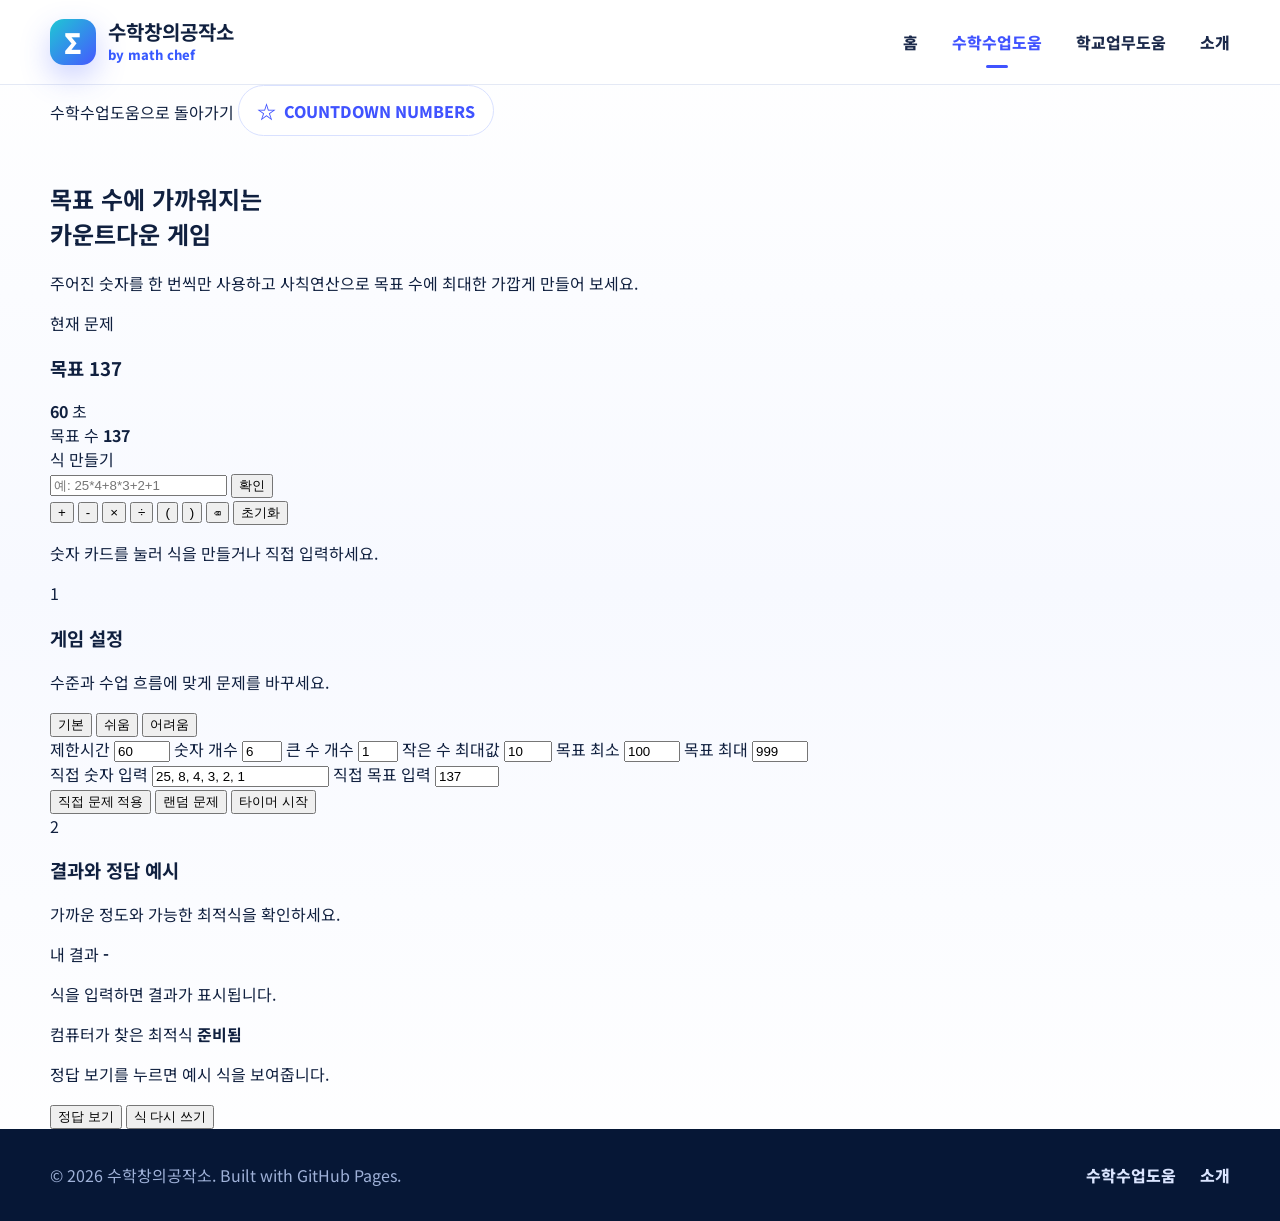
==== tools/countdown-game.html @ 6f167d00 "Add countdown numbers game page" ====
<!DOCTYPE html>
<html lang="ko">
<head>
  <meta charset="UTF-8" />
  <meta name="viewport" content="width=device-width, initial-scale=1.0" />
  <title>카운트다운 게임 | 수학창의공작소</title>
  <meta name="description" content="주어진 숫자와 사칙연산으로 목표 수에 최대한 가깝게 만드는 카운트다운 수학 게임" />
  <link rel="preconnect" href="https://fonts.googleapis.com">
  <link rel="preconnect" href="https://fonts.gstatic.com" crossorigin>
  <link href="https://fonts.googleapis.com/css2?family=Noto+Sans+KR:wght@400;500;700;800;900&display=swap" rel="stylesheet">
  <link rel="stylesheet" href="../style.css" />
  <link rel="stylesheet" href="countdown-game.css" />
</head>
<body class="countdown-page">
  <header class="site-header">
    <div class="container header-inner">
      <a class="brand" href="../index.html" aria-label="수학창의공작소 홈">
        <span class="brand-mark">Σ</span>
        <span class="brand-text">
          <strong>수학창의공작소</strong>
          <em>by math chef</em>
        </span>
      </a>
      <nav class="nav" aria-label="주요 메뉴">
        <a href="../index.html#home">홈</a>
        <a href="../index.html#math-tools" class="active">수학수업도움</a>
        <a href="../index.html#school-tools">학교업무도움</a>
        <a href="../index.html#about">소개</a>
      </nav>
    </div>
  </header>

  <main class="countdown-main">
    <section class="countdown-hero container">
      <a class="back-link" href="../index.html#math-tools">수학수업도움으로 돌아가기</a>
      <p class="eyebrow">COUNTDOWN NUMBERS</p>
      <h2>목표 수에 가까워지는<br><span>카운트다운 게임</span></h2>
      <p class="countdown-intro">주어진 숫자를 한 번씩만 사용하고 사칙연산으로 목표 수에 최대한 가깝게 만들어 보세요.</p>
    </section>

    <section class="countdown-app container" aria-label="카운트다운 게임 영역">
      <section class="game-panel">
        <div class="game-topline">
          <div>
            <span class="game-kicker">현재 문제</span>
            <h3>목표 <span id="targetText">137</span></h3>
          </div>
          <div class="timer-box" id="timerBox">
            <strong id="timeLeft">60</strong>
            <span>초</span>
          </div>
        </div>

        <div class="target-board">
          <span>목표 수</span>
          <strong id="targetBoard">137</strong>
        </div>

        <div class="number-row" id="numberRow" aria-label="사용 가능한 숫자"></div>

        <div class="expression-box">
          <label for="expressionInput">식 만들기</label>
          <div class="expression-row">
            <input id="expressionInput" type="text" inputmode="text" autocomplete="off" placeholder="예: 25*4+8*3+2+1" />
            <button class="action-btn" id="checkBtn" type="button">확인</button>
          </div>
          <div class="operator-pad" aria-label="연산 입력 버튼">
            <button type="button" data-token="+">+</button>
            <button type="button" data-token="-">-</button>
            <button type="button" data-token="*">×</button>
            <button type="button" data-token="/">÷</button>
            <button type="button" data-token="(">(</button>
            <button type="button" data-token=")">)</button>
            <button type="button" id="backspaceBtn">⌫</button>
            <button type="button" id="clearBtn">초기화</button>
          </div>
          <p class="message" id="message">숫자 카드를 눌러 식을 만들거나 직접 입력하세요.</p>
        </div>
      </section>

      <aside class="control-panel">
        <div class="panel-title-row">
          <span class="step-badge">1</span>
          <div>
            <h3>게임 설정</h3>
            <p>수준과 수업 흐름에 맞게 문제를 바꾸세요.</p>
          </div>
        </div>

        <div class="preset-row" role="group" aria-label="빠른 설정">
          <button class="preset-btn active" type="button" data-preset="classic">기본</button>
          <button class="preset-btn" type="button" data-preset="easy">쉬움</button>
          <button class="preset-btn" type="button" data-preset="hard">어려움</button>
        </div>

        <div class="settings-grid">
          <label>제한시간
            <input id="timeInput" type="number" min="10" max="300" step="5" value="60" />
          </label>
          <label>숫자 개수
            <input id="countInput" type="number" min="4" max="7" value="6" />
          </label>
          <label>큰 수 개수
            <input id="largeCountInput" type="number" min="0" max="4" value="1" />
          </label>
          <label>작은 수 최대값
            <input id="smallMaxInput" type="number" min="5" max="20" value="10" />
          </label>
          <label>목표 최소
            <input id="targetMinInput" type="number" min="10" max="999" value="100" />
          </label>
          <label>목표 최대
            <input id="targetMaxInput" type="number" min="10" max="999" value="999" />
          </label>
        </div>

        <label class="wide-label">직접 숫자 입력
          <input id="customNumbersInput" type="text" value="25, 8, 4, 3, 2, 1" placeholder="예: 25, 8, 4, 3, 2, 1" />
        </label>
        <label class="wide-label">직접 목표 입력
          <input id="customTargetInput" type="number" min="1" max="9999" value="137" />
        </label>

        <div class="button-stack">
          <button class="action-btn" id="applyCustomBtn" type="button">직접 문제 적용</button>
          <button class="action-btn secondary" id="randomGameBtn" type="button">랜덤 문제</button>
          <button class="action-btn secondary" id="startBtn" type="button">타이머 시작</button>
        </div>
      </aside>

      <section class="result-panel">
        <div class="panel-title-row compact">
          <span class="step-badge">2</span>
          <div>
            <h3>결과와 정답 예시</h3>
            <p>가까운 정도와 가능한 최적식을 확인하세요.</p>
          </div>
        </div>
        <div class="result-grid">
          <div class="result-card">
            <span>내 결과</span>
            <strong id="myResult">-</strong>
            <p id="myDiff">식을 입력하면 결과가 표시됩니다.</p>
          </div>
          <div class="result-card solution-card">
            <span>컴퓨터가 찾은 최적식</span>
            <strong id="bestResult">준비됨</strong>
            <p id="bestExpression">정답 보기를 누르면 예시 식을 보여줍니다.</p>
          </div>
        </div>
        <div class="button-stack result-actions">
          <button class="action-btn" id="solveBtn" type="button">정답 보기</button>
          <button class="action-btn secondary" id="resetExpressionBtn" type="button">식 다시 쓰기</button>
        </div>
      </section>
    </section>
  </main>

  <footer class="footer">
    <div class="container footer-inner compact-footer">
      <p>© 2026 수학창의공작소. Built with GitHub Pages.</p>
      <div class="footer-links">
        <a href="../index.html#math-tools">수학수업도움</a>
        <a href="../index.html#about">소개</a>
      </div>
    </div>
  </footer>

  <script src="countdown-game.js"></script>
</body>
</html>
---- style.css ----
:root{
  --navy:#071a44;
  --deep:#0b1f4d;
  --blue:#4658ff;
  --purple:#7c3aed;
  --teal:#00b8a9;
  --green:#11a37f;
  --orange:#ff7a3d;
  --pink:#ff5c8a;
  --ink:#10203f;
  --muted:#66728a;
  --line:#e4e9f5;
  --soft:#f6f8ff;
  --white:#fff;
  --shadow:0 20px 60px rgba(11,31,77,.12);
}
*{box-sizing:border-box}
html{scroll-behavior:smooth}
body{margin:0;font-family:'Noto Sans KR',system-ui,-apple-system,BlinkMacSystemFont,sans-serif;color:var(--ink);background:linear-gradient(180deg,#fff 0,#f7f9ff 48%,#fff 100%);word-break:keep-all}
a{color:inherit;text-decoration:none}
.container{width:min(1180px,calc(100% - 48px));margin:0 auto}
.site-header{position:sticky;top:0;z-index:20;background:rgba(255,255,255,.88);backdrop-filter:blur(14px);border-bottom:1px solid var(--line)}
.header-inner{height:84px;display:flex;align-items:center;justify-content:space-between;gap:30px}
.brand{display:flex;align-items:center;gap:12px;font-weight:900}.brand-mark{width:46px;height:46px;display:grid;place-items:center;border-radius:14px;background:linear-gradient(135deg,#1fc7d4,#4658ff);color:#fff;font-size:28px;box-shadow:0 12px 30px rgba(70,88,255,.28)}
.brand-text{display:flex;flex-direction:column;line-height:1.1}.brand-text strong{font-size:20px}.brand-text em{font-style:normal;font-size:13px;color:#3759ff;font-weight:800;margin-top:5px}
.nav{display:flex;align-items:center;gap:34px;font-weight:800;color:#1c2a4b}.nav a{position:relative;padding:30px 0}.nav a.active,.nav a:hover{color:#4053ff}.nav a.active:after,.nav a:hover:after{content:"";position:absolute;left:50%;bottom:16px;width:22px;height:3px;border-radius:9px;background:#4053ff;transform:translateX(-50%)}
.hero{position:relative;overflow:hidden;background:radial-gradient(circle at 92% 0%,rgba(124,58,237,.13),transparent 28%),radial-gradient(circle at 0% 75%,rgba(0,184,169,.11),transparent 26%),linear-gradient(180deg,#fbfcff 0,#fff 100%)}
.hero:before{content:"";position:absolute;inset:0;background-image:linear-gradient(rgba(70,88,255,.055) 1px,transparent 1px),linear-gradient(90deg,rgba(70,88,255,.055) 1px,transparent 1px);background-size:34px 34px;mask-image:linear-gradient(180deg,#000 0,transparent 85%)}
.hero-grid{position:relative;display:grid;grid-template-columns:1.02fr .98fr;align-items:center;min-height:650px;gap:60px;padding:80px 0 60px}.eyebrow{display:inline-flex;align-items:center;gap:8px;margin:0 0 25px;padding:11px 18px;border:1px solid #d9e1ff;border-radius:999px;background:#fff;color:#4053ff;font-weight:800}.eyebrow:before{content:"☆";font-size:19px}.hero h1{margin:0;font-size:68px;line-height:1.12;letter-spacing:-.06em;color:#071a44;font-weight:900}.hero h1 span{display:inline-block;margin-top:8px;background:linear-gradient(90deg,#4658ff,#7c3aed,#00a894);-webkit-background-clip:text;background-clip:text;color:transparent}.hero-desc{max-width:560px;margin:28px 0 22px;color:#42506c;font-size:20px;line-height:1.8;font-weight:600}.hero-badges{display:flex;flex-wrap:wrap;gap:12px;margin-bottom:30px}.hero-badges span{padding:13px 18px;border-radius:16px;background:#fff;border:1px solid #e5eaf6;box-shadow:0 8px 25px rgba(16,32,63,.06);font-weight:800;color:#263858}.hero-actions{display:flex;gap:14px;flex-wrap:wrap}.btn{display:inline-flex;align-items:center;justify-content:center;gap:8px;min-height:58px;padding:0 26px;border-radius:18px;font-weight:900;border:1px solid var(--line);transition:.2s}.btn.primary{background:linear-gradient(135deg,#071a44,#4658ff);color:#fff;box-shadow:0 18px 35px rgba(70,88,255,.24)}.btn.ghost{background:#fff;color:#17243f}.btn:hover{transform:translateY(-2px)}
.hero-visual{position:relative;height:440px}.board-card{position:absolute;right:0;top:38px;width:min(520px,100%);height:360px;border-radius:34px;background:#fff;border:10px solid #e7ebf4;box-shadow:var(--shadow);overflow:hidden;padding:46px 48px}.board-top{position:absolute;left:26px;top:22px;width:12px;height:12px;border-radius:50%;background:#ff7461;box-shadow:22px 0 #ffd166,44px 0 #06d6a0}.formula{font-size:30px;font-weight:900;color:#071a44;margin-bottom:2px}.axis{stroke:#0b1f4d;stroke-width:3;stroke-linecap:round}.curve{fill:none;stroke:url(#curveGrad);stroke-width:8;stroke-linecap:round}.shade{fill:rgba(124,58,237,.12);stroke:#7c3aed;stroke-width:3;stroke-dasharray:7 5}.point{fill:#4658ff}.doodle{position:absolute;z-index:2;font-weight:900}.star{left:4%;top:24%;font-size:35px;color:#ffb703;transform:rotate(-20deg)}.pi{right:4%;top:6%;font-size:46px;color:#4658ff}.emc{left:42%;top:2%;border:4px solid #00a650;border-radius:50%;padding:9px 18px;color:#00a650;font-size:25px;transform:rotate(-8deg);background:#f3fff8}
.finder{padding:60px 0 22px;text-align:center}.mini-title{margin:0 0 10px;color:#4658ff;font-weight:900}.finder h2{margin:0;font-size:42px;letter-spacing:-.04em;color:#071a44}.tool-sections{padding:24px 0 70px}.two-columns{display:grid;grid-template-columns:1fr 1fr;gap:28px}.tool-panel{border:1px solid var(--line);border-radius:28px;padding:30px;background:rgba(255,255,255,.86);box-shadow:var(--shadow);position:relative;overflow:hidden}.tool-panel:before{content:"";position:absolute;inset:0;z-index:-1}.tool-panel.math:before{background:linear-gradient(135deg,rgba(124,58,237,.12),rgba(70,88,255,.05))}.tool-panel.school:before{background:linear-gradient(135deg,rgba(0,184,169,.12),rgba(17,163,127,.05))}.panel-head{display:flex;gap:18px;align-items:center;margin-bottom:26px}.panel-icon{width:78px;height:78px;border-radius:28px;display:grid;place-items:center;font-size:38px;color:#fff}.math .panel-icon{background:linear-gradient(135deg,#7c3aed,#4658ff)}.school .panel-icon{background:linear-gradient(135deg,#00b8a9,#11a37f)}.panel-head h2{margin:0 0 7px;font-size:35px;letter-spacing:-.04em;color:#071a44}.panel-head p{margin:0;color:#536078;font-weight:700;line-height:1.6}.tool-list{display:grid;grid-template-columns:1fr 1fr;gap:14px}.tool-item{min-height:155px;background:#fff;border:1px solid #e4e9f5;border-radius:22px;padding:20px;display:flex;flex-direction:column;gap:12px;box-shadow:0 10px 30px rgba(16,32,63,.06);transition:.2s}.tool-item:hover{transform:translateY(-3px);box-shadow:0 18px 36px rgba(16,32,63,.12)}.tool-item.disabled{cursor:not-allowed;opacity:.76}.item-icon{width:48px;height:48px;border-radius:16px;background:#f2f4ff;display:grid;place-items:center;font-size:26px}.school .item-icon{background:#ecfbf7}.tool-item strong{display:block;font-size:18px;color:#071a44;margin-bottom:6px}.tool-item small{display:block;font-size:14px;line-height:1.6;color:#657088;font-weight:700}.tool-item b{align-self:flex-start;margin-top:auto;font-size:13px;color:#7c3aed}.tool-item b.new{padding:4px 9px;border-radius:999px;background:#e7fff8;color:#009b7d}.quote{padding:30px 0 80px}.quote-card{min-height:185px;border-radius:28px;background:linear-gradient(135deg,#071a44,#0c2b69);color:#fff;display:grid;grid-template-columns:220px 1fr;align-items:center;gap:20px;padding:38px 54px;box-shadow:0 20px 55px rgba(7,26,68,.2)}.quote-illust{font-size:64px}.quote p{font-size:28px;line-height:1.55;margin:0 0 10px;font-weight:800}.quote span{color:#cbd7ff;font-size:18px;font-weight:700}.footer{background:#061736;color:#dbe5ff;padding:34px 0}.footer-inner{display:flex;align-items:center;justify-content:space-between;gap:24px}.footer .brand-mark{width:42px;height:42px;font-size:24px}.footer .brand-text strong{font-size:18px}.footer p{margin:0;color:#9fb1d8}.footer-links{display:flex;gap:24px;font-weight:800}.footer-links a:hover{color:#fff}
@media (max-width:980px){.nav{display:none}.hero-grid{grid-template-columns:1fr;min-height:auto;padding:54px 0}.hero h1{font-size:52px}.hero-visual{height:350px}.board-card{left:0;right:auto}.two-columns{grid-template-columns:1fr}.tool-list{grid-template-columns:1fr 1fr}.quote-card{grid-template-columns:1fr;text-align:center}}
@media (max-width:620px){.container{width:min(100% - 28px,1180px)}.header-inner{height:72px}.brand-text strong{font-size:17px}.hero h1{font-size:42px}.hero-desc{font-size:17px}.hero-badges span{font-size:14px}.board-card{height:295px;padding:42px 24px;border-width:8px}.formula{font-size:22px}.finder h2{font-size:32px}.panel-head{align-items:flex-start}.panel-head h2{font-size:29px}.tool-list{grid-template-columns:1fr}.quote-card{padding:32px 20px}.quote p{font-size:22px}.footer-inner{flex-direction:column;text-align:center}.footer-links{flex-wrap:wrap;justify-content:center}}
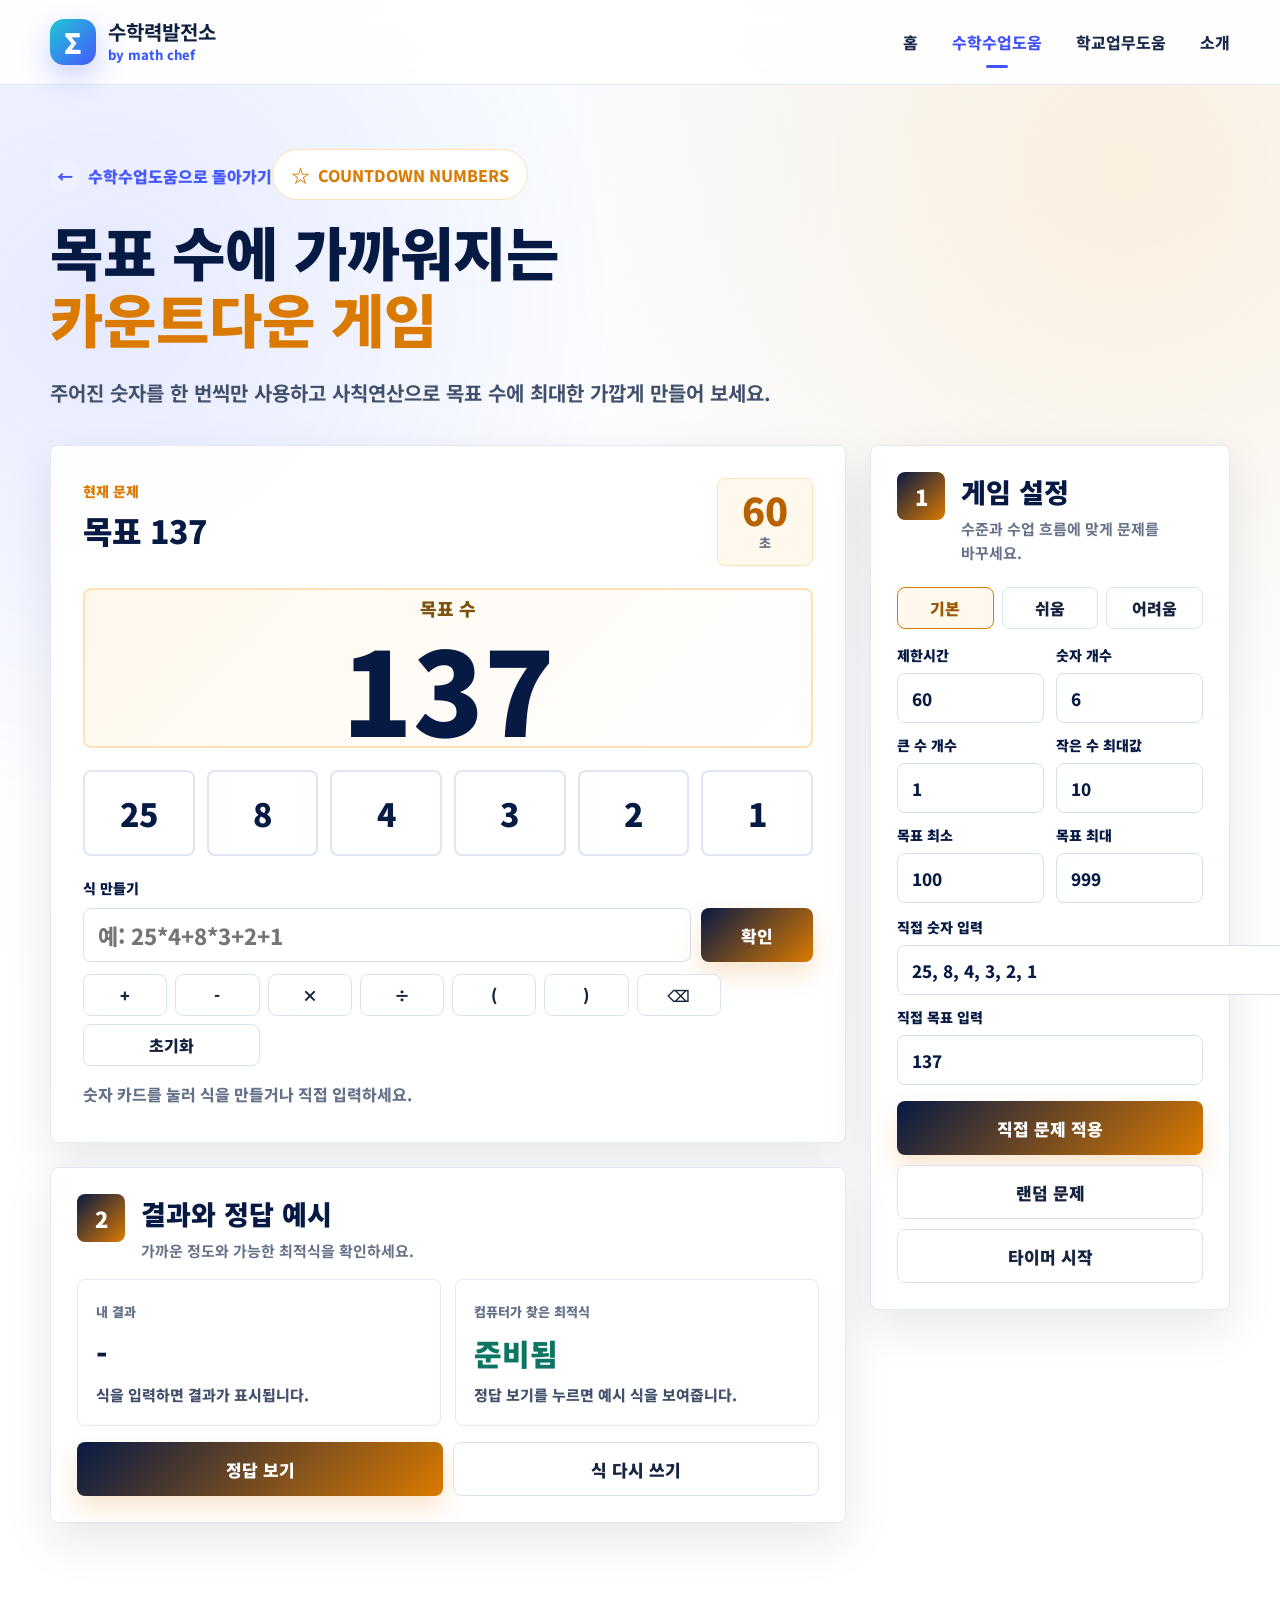
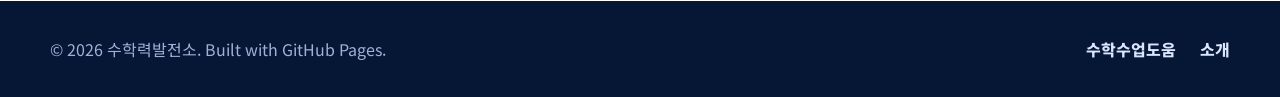
==== commit 07fb7e16: "Rename site brand on countdown game" ====
--- a/tools/countdown-game.html
+++ b/tools/countdown-game.html
@@ -3,7 +3,7 @@
 <head>
   <meta charset="UTF-8" />
   <meta name="viewport" content="width=device-width, initial-scale=1.0" />
-  <title>카운트다운 게임 | 수학창의공작소</title>
+  <title>카운트다운 게임 | 수학력발전소</title>
   <meta name="description" content="주어진 숫자와 사칙연산으로 목표 수에 최대한 가깝게 만드는 카운트다운 수학 게임" />
   <link rel="preconnect" href="https://fonts.googleapis.com">
   <link rel="preconnect" href="https://fonts.gstatic.com" crossorigin>
@@ -12,160 +12,18 @@
   <link rel="stylesheet" href="countdown-game.css" />
 </head>
 <body class="countdown-page">
-  <header class="site-header">
-    <div class="container header-inner">
-      <a class="brand" href="../index.html" aria-label="수학창의공작소 홈">
-        <span class="brand-mark">Σ</span>
-        <span class="brand-text">
-          <strong>수학창의공작소</strong>
-          <em>by math chef</em>
-        </span>
-      </a>
-      <nav class="nav" aria-label="주요 메뉴">
-        <a href="../index.html#home">홈</a>
-        <a href="../index.html#math-tools" class="active">수학수업도움</a>
-        <a href="../index.html#school-tools">학교업무도움</a>
-        <a href="../index.html#about">소개</a>
-      </nav>
-    </div>
-  </header>
+  <header class="site-header"><div class="container header-inner"><a class="brand" href="../index.html" aria-label="수학력발전소 홈"><span class="brand-mark">Σ</span><span class="brand-text"><strong>수학력발전소</strong><em>by math chef</em></span></a><nav class="nav" aria-label="주요 메뉴"><a href="../index.html#home">홈</a><a href="../index.html#math-tools" class="active">수학수업도움</a><a href="../index.html#school-tools">학교업무도움</a><a href="../index.html#about">소개</a></nav></div></header>
 
   <main class="countdown-main">
-    <section class="countdown-hero container">
-      <a class="back-link" href="../index.html#math-tools">수학수업도움으로 돌아가기</a>
-      <p class="eyebrow">COUNTDOWN NUMBERS</p>
-      <h2>목표 수에 가까워지는<br><span>카운트다운 게임</span></h2>
-      <p class="countdown-intro">주어진 숫자를 한 번씩만 사용하고 사칙연산으로 목표 수에 최대한 가깝게 만들어 보세요.</p>
-    </section>
-
+    <section class="countdown-hero container"><a class="back-link" href="../index.html#math-tools">수학수업도움으로 돌아가기</a><p class="eyebrow">COUNTDOWN NUMBERS</p><h2>목표 수에 가까워지는<br><span>카운트다운 게임</span></h2><p class="countdown-intro">주어진 숫자를 한 번씩만 사용하고 사칙연산으로 목표 수에 최대한 가깝게 만들어 보세요.</p></section>
     <section class="countdown-app container" aria-label="카운트다운 게임 영역">
-      <section class="game-panel">
-        <div class="game-topline">
-          <div>
-            <span class="game-kicker">현재 문제</span>
-            <h3>목표 <span id="targetText">137</span></h3>
-          </div>
-          <div class="timer-box" id="timerBox">
-            <strong id="timeLeft">60</strong>
-            <span>초</span>
-          </div>
-        </div>
-
-        <div class="target-board">
-          <span>목표 수</span>
-          <strong id="targetBoard">137</strong>
-        </div>
-
-        <div class="number-row" id="numberRow" aria-label="사용 가능한 숫자"></div>
-
-        <div class="expression-box">
-          <label for="expressionInput">식 만들기</label>
-          <div class="expression-row">
-            <input id="expressionInput" type="text" inputmode="text" autocomplete="off" placeholder="예: 25*4+8*3+2+1" />
-            <button class="action-btn" id="checkBtn" type="button">확인</button>
-          </div>
-          <div class="operator-pad" aria-label="연산 입력 버튼">
-            <button type="button" data-token="+">+</button>
-            <button type="button" data-token="-">-</button>
-            <button type="button" data-token="*">×</button>
-            <button type="button" data-token="/">÷</button>
-            <button type="button" data-token="(">(</button>
-            <button type="button" data-token=")">)</button>
-            <button type="button" id="backspaceBtn">⌫</button>
-            <button type="button" id="clearBtn">초기화</button>
-          </div>
-          <p class="message" id="message">숫자 카드를 눌러 식을 만들거나 직접 입력하세요.</p>
-        </div>
-      </section>
-
-      <aside class="control-panel">
-        <div class="panel-title-row">
-          <span class="step-badge">1</span>
-          <div>
-            <h3>게임 설정</h3>
-            <p>수준과 수업 흐름에 맞게 문제를 바꾸세요.</p>
-          </div>
-        </div>
-
-        <div class="preset-row" role="group" aria-label="빠른 설정">
-          <button class="preset-btn active" type="button" data-preset="classic">기본</button>
-          <button class="preset-btn" type="button" data-preset="easy">쉬움</button>
-          <button class="preset-btn" type="button" data-preset="hard">어려움</button>
-        </div>
-
-        <div class="settings-grid">
-          <label>제한시간
-            <input id="timeInput" type="number" min="10" max="300" step="5" value="60" />
-          </label>
-          <label>숫자 개수
-            <input id="countInput" type="number" min="4" max="7" value="6" />
-          </label>
-          <label>큰 수 개수
-            <input id="largeCountInput" type="number" min="0" max="4" value="1" />
-          </label>
-          <label>작은 수 최대값
-            <input id="smallMaxInput" type="number" min="5" max="20" value="10" />
-          </label>
-          <label>목표 최소
-            <input id="targetMinInput" type="number" min="10" max="999" value="100" />
-          </label>
-          <label>목표 최대
-            <input id="targetMaxInput" type="number" min="10" max="999" value="999" />
-          </label>
-        </div>
-
-        <label class="wide-label">직접 숫자 입력
-          <input id="customNumbersInput" type="text" value="25, 8, 4, 3, 2, 1" placeholder="예: 25, 8, 4, 3, 2, 1" />
-        </label>
-        <label class="wide-label">직접 목표 입력
-          <input id="customTargetInput" type="number" min="1" max="9999" value="137" />
-        </label>
-
-        <div class="button-stack">
-          <button class="action-btn" id="applyCustomBtn" type="button">직접 문제 적용</button>
-          <button class="action-btn secondary" id="randomGameBtn" type="button">랜덤 문제</button>
-          <button class="action-btn secondary" id="startBtn" type="button">타이머 시작</button>
-        </div>
-      </aside>
-
-      <section class="result-panel">
-        <div class="panel-title-row compact">
-          <span class="step-badge">2</span>
-          <div>
-            <h3>결과와 정답 예시</h3>
-            <p>가까운 정도와 가능한 최적식을 확인하세요.</p>
-          </div>
-        </div>
-        <div class="result-grid">
-          <div class="result-card">
-            <span>내 결과</span>
-            <strong id="myResult">-</strong>
-            <p id="myDiff">식을 입력하면 결과가 표시됩니다.</p>
-          </div>
-          <div class="result-card solution-card">
-            <span>컴퓨터가 찾은 최적식</span>
-            <strong id="bestResult">준비됨</strong>
-            <p id="bestExpression">정답 보기를 누르면 예시 식을 보여줍니다.</p>
-          </div>
-        </div>
-        <div class="button-stack result-actions">
-          <button class="action-btn" id="solveBtn" type="button">정답 보기</button>
-          <button class="action-btn secondary" id="resetExpressionBtn" type="button">식 다시 쓰기</button>
-        </div>
-      </section>
+      <section class="game-panel"><div class="game-topline"><div><span class="game-kicker">현재 문제</span><h3>목표 <span id="targetText">137</span></h3></div><div class="timer-box" id="timerBox"><strong id="timeLeft">60</strong><span>초</span></div></div><div class="target-board"><span>목표 수</span><strong id="targetBoard">137</strong></div><div class="number-row" id="numberRow" aria-label="사용 가능한 숫자"></div><div class="expression-box"><label for="expressionInput">식 만들기</label><div class="expression-row"><input id="expressionInput" type="text" inputmode="text" autocomplete="off" placeholder="예: 25*4+8*3+2+1" /><button class="action-btn" id="checkBtn" type="button">확인</button></div><div class="operator-pad" aria-label="연산 입력 버튼"><button type="button" data-token="+">+</button><button type="button" data-token="-">-</button><button type="button" data-token="*">×</button><button type="button" data-token="/">÷</button><button type="button" data-token="(">(</button><button type="button" data-token=")">)</button><button type="button" id="backspaceBtn">⌫</button><button type="button" id="clearBtn">초기화</button></div><p class="message" id="message">숫자 카드를 눌러 식을 만들거나 직접 입력하세요.</p></div></section>
+      <aside class="control-panel"><div class="panel-title-row"><span class="step-badge">1</span><div><h3>게임 설정</h3><p>수준과 수업 흐름에 맞게 문제를 바꾸세요.</p></div></div><div class="preset-row" role="group" aria-label="빠른 설정"><button class="preset-btn active" type="button" data-preset="classic">기본</button><button class="preset-btn" type="button" data-preset="easy">쉬움</button><button class="preset-btn" type="button" data-preset="hard">어려움</button></div><div class="settings-grid"><label>제한시간<input id="timeInput" type="number" min="10" max="300" step="5" value="60" /></label><label>숫자 개수<input id="countInput" type="number" min="4" max="7" value="6" /></label><label>큰 수 개수<input id="largeCountInput" type="number" min="0" max="4" value="1" /></label><label>작은 수 최대값<input id="smallMaxInput" type="number" min="5" max="20" value="10" /></label><label>목표 최소<input id="targetMinInput" type="number" min="10" max="999" value="100" /></label><label>목표 최대<input id="targetMaxInput" type="number" min="10" max="999" value="999" /></label></div><label class="wide-label">직접 숫자 입력<input id="customNumbersInput" type="text" value="25, 8, 4, 3, 2, 1" placeholder="예: 25, 8, 4, 3, 2, 1" /></label><label class="wide-label">직접 목표 입력<input id="customTargetInput" type="number" min="1" max="9999" value="137" /></label><div class="button-stack"><button class="action-btn" id="applyCustomBtn" type="button">직접 문제 적용</button><button class="action-btn secondary" id="randomGameBtn" type="button">랜덤 문제</button><button class="action-btn secondary" id="startBtn" type="button">타이머 시작</button></div></aside>
+      <section class="result-panel"><div class="panel-title-row compact"><span class="step-badge">2</span><div><h3>결과와 정답 예시</h3><p>가까운 정도와 가능한 최적식을 확인하세요.</p></div></div><div class="result-grid"><div class="result-card"><span>내 결과</span><strong id="myResult">-</strong><p id="myDiff">식을 입력하면 결과가 표시됩니다.</p></div><div class="result-card solution-card"><span>컴퓨터가 찾은 최적식</span><strong id="bestResult">준비됨</strong><p id="bestExpression">정답 보기를 누르면 예시 식을 보여줍니다.</p></div></div><div class="button-stack result-actions"><button class="action-btn" id="solveBtn" type="button">정답 보기</button><button class="action-btn secondary" id="resetExpressionBtn" type="button">식 다시 쓰기</button></div></section>
     </section>
   </main>
 
-  <footer class="footer">
-    <div class="container footer-inner compact-footer">
-      <p>© 2026 수학창의공작소. Built with GitHub Pages.</p>
-      <div class="footer-links">
-        <a href="../index.html#math-tools">수학수업도움</a>
-        <a href="../index.html#about">소개</a>
-      </div>
-    </div>
-  </footer>
-
+  <footer class="footer"><div class="container footer-inner compact-footer"><p>© 2026 수학력발전소. Built with GitHub Pages.</p><div class="footer-links"><a href="../index.html#math-tools">수학수업도움</a><a href="../index.html#about">소개</a></div></div></footer>
   <script src="countdown-game.js"></script>
 </body>
 </html>
--- a/style.css
+++ b/style.css
@@ -28,6 +28,6 @@
 .hero:before{content:"";position:absolute;inset:0;background-image:linear-gradient(rgba(70,88,255,.055) 1px,transparent 1px),linear-gradient(90deg,rgba(70,88,255,.055) 1px,transparent 1px);background-size:34px 34px;mask-image:linear-gradient(180deg,#000 0,transparent 85%)}
 .hero-grid{position:relative;display:grid;grid-template-columns:1.02fr .98fr;align-items:center;min-height:650px;gap:60px;padding:80px 0 60px}.eyebrow{display:inline-flex;align-items:center;gap:8px;margin:0 0 25px;padding:11px 18px;border:1px solid #d9e1ff;border-radius:999px;background:#fff;color:#4053ff;font-weight:800}.eyebrow:before{content:"☆";font-size:19px}.hero h1{margin:0;font-size:68px;line-height:1.12;letter-spacing:-.06em;color:#071a44;font-weight:900}.hero h1 span{display:inline-block;margin-top:8px;background:linear-gradient(90deg,#4658ff,#7c3aed,#00a894);-webkit-background-clip:text;background-clip:text;color:transparent}.hero-desc{max-width:560px;margin:28px 0 22px;color:#42506c;font-size:20px;line-height:1.8;font-weight:600}.hero-badges{display:flex;flex-wrap:wrap;gap:12px;margin-bottom:30px}.hero-badges span{padding:13px 18px;border-radius:16px;background:#fff;border:1px solid #e5eaf6;box-shadow:0 8px 25px rgba(16,32,63,.06);font-weight:800;color:#263858}.hero-actions{display:flex;gap:14px;flex-wrap:wrap}.btn{display:inline-flex;align-items:center;justify-content:center;gap:8px;min-height:58px;padding:0 26px;border-radius:18px;font-weight:900;border:1px solid var(--line);transition:.2s}.btn.primary{background:linear-gradient(135deg,#071a44,#4658ff);color:#fff;box-shadow:0 18px 35px rgba(70,88,255,.24)}.btn.ghost{background:#fff;color:#17243f}.btn:hover{transform:translateY(-2px)}
 .hero-visual{position:relative;height:440px}.board-card{position:absolute;right:0;top:38px;width:min(520px,100%);height:360px;border-radius:34px;background:#fff;border:10px solid #e7ebf4;box-shadow:var(--shadow);overflow:hidden;padding:46px 48px}.board-top{position:absolute;left:26px;top:22px;width:12px;height:12px;border-radius:50%;background:#ff7461;box-shadow:22px 0 #ffd166,44px 0 #06d6a0}.formula{font-size:30px;font-weight:900;color:#071a44;margin-bottom:2px}.axis{stroke:#0b1f4d;stroke-width:3;stroke-linecap:round}.curve{fill:none;stroke:url(#curveGrad);stroke-width:8;stroke-linecap:round}.shade{fill:rgba(124,58,237,.12);stroke:#7c3aed;stroke-width:3;stroke-dasharray:7 5}.point{fill:#4658ff}.doodle{position:absolute;z-index:2;font-weight:900}.star{left:4%;top:24%;font-size:35px;color:#ffb703;transform:rotate(-20deg)}.pi{right:4%;top:6%;font-size:46px;color:#4658ff}.emc{left:42%;top:2%;border:4px solid #00a650;border-radius:50%;padding:9px 18px;color:#00a650;font-size:25px;transform:rotate(-8deg);background:#f3fff8}
-.finder{padding:60px 0 22px;text-align:center}.mini-title{margin:0 0 10px;color:#4658ff;font-weight:900}.finder h2{margin:0;font-size:42px;letter-spacing:-.04em;color:#071a44}.tool-sections{padding:24px 0 70px}.two-columns{display:grid;grid-template-columns:1fr 1fr;gap:28px}.tool-panel{border:1px solid var(--line);border-radius:28px;padding:30px;background:rgba(255,255,255,.86);box-shadow:var(--shadow);position:relative;overflow:hidden}.tool-panel:before{content:"";position:absolute;inset:0;z-index:-1}.tool-panel.math:before{background:linear-gradient(135deg,rgba(124,58,237,.12),rgba(70,88,255,.05))}.tool-panel.school:before{background:linear-gradient(135deg,rgba(0,184,169,.12),rgba(17,163,127,.05))}.panel-head{display:flex;gap:18px;align-items:center;margin-bottom:26px}.panel-icon{width:78px;height:78px;border-radius:28px;display:grid;place-items:center;font-size:38px;color:#fff}.math .panel-icon{background:linear-gradient(135deg,#7c3aed,#4658ff)}.school .panel-icon{background:linear-gradient(135deg,#00b8a9,#11a37f)}.panel-head h2{margin:0 0 7px;font-size:35px;letter-spacing:-.04em;color:#071a44}.panel-head p{margin:0;color:#536078;font-weight:700;line-height:1.6}.tool-list{display:grid;grid-template-columns:1fr 1fr;gap:14px}.tool-item{min-height:155px;background:#fff;border:1px solid #e4e9f5;border-radius:22px;padding:20px;display:flex;flex-direction:column;gap:12px;box-shadow:0 10px 30px rgba(16,32,63,.06);transition:.2s}.tool-item:hover{transform:translateY(-3px);box-shadow:0 18px 36px rgba(16,32,63,.12)}.tool-item.disabled{cursor:not-allowed;opacity:.76}.item-icon{width:48px;height:48px;border-radius:16px;background:#f2f4ff;display:grid;place-items:center;font-size:26px}.school .item-icon{background:#ecfbf7}.tool-item strong{display:block;font-size:18px;color:#071a44;margin-bottom:6px}.tool-item small{display:block;font-size:14px;line-height:1.6;color:#657088;font-weight:700}.tool-item b{align-self:flex-start;margin-top:auto;font-size:13px;color:#7c3aed}.tool-item b.new{padding:4px 9px;border-radius:999px;background:#e7fff8;color:#009b7d}.quote{padding:30px 0 80px}.quote-card{min-height:185px;border-radius:28px;background:linear-gradient(135deg,#071a44,#0c2b69);color:#fff;display:grid;grid-template-columns:220px 1fr;align-items:center;gap:20px;padding:38px 54px;box-shadow:0 20px 55px rgba(7,26,68,.2)}.quote-illust{font-size:64px}.quote p{font-size:28px;line-height:1.55;margin:0 0 10px;font-weight:800}.quote span{color:#cbd7ff;font-size:18px;font-weight:700}.footer{background:#061736;color:#dbe5ff;padding:34px 0}.footer-inner{display:flex;align-items:center;justify-content:space-between;gap:24px}.footer .brand-mark{width:42px;height:42px;font-size:24px}.footer .brand-text strong{font-size:18px}.footer p{margin:0;color:#9fb1d8}.footer-links{display:flex;gap:24px;font-weight:800}.footer-links a:hover{color:#fff}
-@media (max-width:980px){.nav{display:none}.hero-grid{grid-template-columns:1fr;min-height:auto;padding:54px 0}.hero h1{font-size:52px}.hero-visual{height:350px}.board-card{left:0;right:auto}.two-columns{grid-template-columns:1fr}.tool-list{grid-template-columns:1fr 1fr}.quote-card{grid-template-columns:1fr;text-align:center}}
-@media (max-width:620px){.container{width:min(100% - 28px,1180px)}.header-inner{height:72px}.brand-text strong{font-size:17px}.hero h1{font-size:42px}.hero-desc{font-size:17px}.hero-badges span{font-size:14px}.board-card{height:295px;padding:42px 24px;border-width:8px}.formula{font-size:22px}.finder h2{font-size:32px}.panel-head{align-items:flex-start}.panel-head h2{font-size:29px}.tool-list{grid-template-columns:1fr}.quote-card{padding:32px 20px}.quote p{font-size:22px}.footer-inner{flex-direction:column;text-align:center}.footer-links{flex-wrap:wrap;justify-content:center}}
+.finder{padding:60px 0 22px;text-align:center}.mini-title{margin:0 0 10px;color:#4658ff;font-weight:900}.finder h2{margin:0;font-size:42px;letter-spacing:-.04em;color:#071a44}.tool-sections{padding:24px 0 38px}.two-columns{display:grid;grid-template-columns:1fr 1fr;gap:28px}.tool-panel{border:1px solid var(--line);border-radius:28px;padding:30px;background:rgba(255,255,255,.86);box-shadow:var(--shadow);position:relative;overflow:hidden}.tool-panel:before{content:"";position:absolute;inset:0;z-index:-1}.tool-panel.math:before{background:linear-gradient(135deg,rgba(124,58,237,.12),rgba(70,88,255,.05))}.tool-panel.school:before{background:linear-gradient(135deg,rgba(0,184,169,.12),rgba(17,163,127,.05))}.panel-head{display:flex;gap:18px;align-items:center;margin-bottom:26px}.panel-icon{width:78px;height:78px;border-radius:28px;display:grid;place-items:center;font-size:38px;color:#fff}.math .panel-icon{background:linear-gradient(135deg,#7c3aed,#4658ff)}.school .panel-icon{background:linear-gradient(135deg,#00b8a9,#11a37f)}.panel-head h2{margin:0 0 7px;font-size:35px;letter-spacing:-.04em;color:#071a44}.panel-head p{margin:0;color:#536078;font-weight:700;line-height:1.6}.tool-list{display:grid;grid-template-columns:1fr 1fr;gap:14px}.tool-item{min-height:155px;background:#fff;border:1px solid #e4e9f5;border-radius:22px;padding:20px;display:flex;flex-direction:column;gap:12px;box-shadow:0 10px 30px rgba(16,32,63,.06);transition:.2s}.tool-item:hover{transform:translateY(-3px);box-shadow:0 18px 36px rgba(16,32,63,.12)}.tool-item.disabled{cursor:not-allowed;opacity:.76}.item-icon{width:48px;height:48px;border-radius:16px;background:#f2f4ff;display:grid;place-items:center;font-size:26px}.school .item-icon{background:#ecfbf7}.tool-item strong{display:block;font-size:18px;color:#071a44;margin-bottom:6px}.tool-item small{display:block;font-size:14px;line-height:1.6;color:#657088;font-weight:700}.tool-item b{align-self:flex-start;margin-top:auto;font-size:13px;color:#7c3aed}.tool-item b.new{padding:4px 9px;border-radius:999px;background:#e7fff8;color:#009b7d}.channel-links{padding:0 0 70px}.channel-grid{display:grid;grid-template-columns:1fr 1fr;gap:22px}.channel-card{position:relative;min-height:178px;display:grid;grid-template-columns:150px 1fr 38px;align-items:center;gap:24px;padding:24px;border:1px solid var(--line);border-radius:28px;background:rgba(255,255,255,.9);box-shadow:0 18px 48px rgba(16,32,63,.1);overflow:hidden;transition:.2s}.channel-card:before{content:"";position:absolute;inset:0;z-index:0;opacity:.12}.channel-card.youtube:before{background:radial-gradient(circle at 18% 18%,#ff3347,transparent 36%),linear-gradient(135deg,#ff3347,#4658ff)}.channel-card.blog:before{background:radial-gradient(circle at 18% 18%,#03c75a,transparent 36%),linear-gradient(135deg,#03c75a,#00b8a9)}.channel-card>*{position:relative;z-index:1}.channel-card:hover{transform:translateY(-4px);box-shadow:0 24px 55px rgba(16,32,63,.16)}.channel-art{height:126px;border-radius:24px;display:grid;place-items:center;background:#f7f9ff;border:1px solid #e8edf8}.youtube .channel-art{background:linear-gradient(135deg,#fff4f5,#f3f6ff)}.blog .channel-art{background:linear-gradient(135deg,#effff7,#f3f8ff)}.video-window,.blog-window{position:relative;width:104px;height:74px;border-radius:18px;background:#fff;box-shadow:0 14px 30px rgba(16,32,63,.12);overflow:hidden}.video-window:before{content:"";position:absolute;inset:0;background:linear-gradient(135deg,rgba(255,51,71,.18),rgba(70,88,255,.18))}.play-button{position:absolute;left:50%;top:50%;width:44px;height:44px;border-radius:50%;background:#ff3347;transform:translate(-50%,-50%);box-shadow:0 10px 20px rgba(255,51,71,.25)}.play-button:after{content:"";position:absolute;left:17px;top:12px;border-left:15px solid #fff;border-top:10px solid transparent;border-bottom:10px solid transparent}.graph-line{position:absolute;left:14px;right:14px;bottom:19px;height:20px;border-left:3px solid #4658ff;border-bottom:3px solid #4658ff}.graph-line:after{content:"";position:absolute;left:4px;bottom:2px;width:58px;height:28px;border-bottom:4px solid #00b8a9;border-radius:0 0 28px 28px;transform:rotate(-12deg)}.video-caption{position:absolute;left:16px;bottom:10px;width:52px;height:5px;border-radius:999px;background:#d7def7}.blog-window{padding:16px}.blog-dot{display:block;width:22px;height:22px;border-radius:8px;background:#03c75a;margin-bottom:10px}.blog-line{display:block;width:54px;height:8px;border-radius:999px;background:#cfeee0;margin-bottom:8px}.blog-line.wide{width:72px;background:#b9ead1}.blog-chip{position:absolute;right:12px;bottom:12px;padding:5px 8px;border-radius:999px;background:#e7fff2;color:#009d48;font-size:11px;font-style:normal;font-weight:900}.channel-copy small{display:inline-flex;margin-bottom:9px;padding:5px 10px;border-radius:999px;font-size:12px;font-weight:900;letter-spacing:.03em;text-transform:uppercase}.youtube .channel-copy small{background:#fff0f2;color:#e92a3d}.blog .channel-copy small{background:#e9fff3;color:#009d48}.channel-copy strong{display:block;color:#071a44;font-size:25px;line-height:1.32;letter-spacing:-.03em;margin-bottom:8px}.channel-copy em{display:block;color:#657088;font-style:normal;font-weight:700;line-height:1.6}.channel-arrow{width:38px;height:38px;border-radius:50%;display:grid;place-items:center;color:#fff;font-weight:900}.youtube .channel-arrow{background:#ff3347}.blog .channel-arrow{background:#03c75a}.quote{padding:30px 0 80px}.quote-card{min-height:185px;border-radius:28px;background:linear-gradient(135deg,#071a44,#0c2b69);color:#fff;display:grid;grid-template-columns:220px 1fr;align-items:center;gap:20px;padding:38px 54px;box-shadow:0 20px 55px rgba(7,26,68,.2)}.quote-illust{font-size:64px}.quote p{font-size:28px;line-height:1.55;margin:0 0 10px;font-weight:800}.quote span{color:#cbd7ff;font-size:18px;font-weight:700}.footer{background:#061736;color:#dbe5ff;padding:34px 0}.footer-inner{display:flex;align-items:center;justify-content:space-between;gap:24px}.footer .brand-mark{width:42px;height:42px;font-size:24px}.footer .brand-text strong{font-size:18px}.footer p{margin:0;color:#9fb1d8}.footer-links{display:flex;gap:24px;font-weight:800}.footer-links a:hover{color:#fff}
+@media (max-width:980px){.nav{display:none}.hero-grid{grid-template-columns:1fr;min-height:auto;padding:54px 0}.hero h1{font-size:52px}.hero-visual{height:350px}.board-card{left:0;right:auto}.two-columns,.channel-grid{grid-template-columns:1fr}.tool-list{grid-template-columns:1fr 1fr}.quote-card{grid-template-columns:1fr;text-align:center}}
+@media (max-width:620px){.container{width:min(100% - 28px,1180px)}.header-inner{height:72px}.brand-text strong{font-size:17px}.hero h1{font-size:42px}.hero-desc{font-size:17px}.hero-badges span{font-size:14px}.board-card{height:295px;padding:42px 24px;border-width:8px}.formula{font-size:22px}.finder h2{font-size:32px}.panel-head{align-items:flex-start}.panel-head h2{font-size:29px}.tool-list{grid-template-columns:1fr}.channel-card{grid-template-columns:1fr;padding:20px;gap:16px}.channel-art{height:116px}.channel-copy strong{font-size:22px}.channel-arrow{position:absolute;right:20px;top:20px}.quote-card{padding:32px 20px}.quote p{font-size:22px}.footer-inner{flex-direction:column;text-align:center}.footer-links{flex-wrap:wrap;justify-content:center}}
--- a/tools/countdown-game.css
+++ b/tools/countdown-game.css
@@ -0,0 +1,509 @@
+.countdown-page {
+  background:
+    radial-gradient(circle at 88% 10%, rgba(255, 184, 77, .18), transparent 30%),
+    radial-gradient(circle at 8% 18%, rgba(70, 88, 255, .11), transparent 28%),
+    linear-gradient(180deg, #f8fbff 0%, #ffffff 64%);
+}
+
+.countdown-main {
+  padding: 46px 0 78px;
+}
+
+.countdown-hero {
+  padding: 18px 0 34px;
+}
+
+.back-link {
+  display: inline-flex;
+  align-items: center;
+  gap: 8px;
+  margin-bottom: 22px;
+  color: #4658ff;
+  font-size: 16px;
+  font-weight: 900;
+}
+
+.back-link::before {
+  content: "←";
+  display: grid;
+  place-items: center;
+  width: 30px;
+  height: 30px;
+  border-radius: 999px;
+  background: #eef2ff;
+}
+
+.countdown-hero .eyebrow {
+  margin-bottom: 18px;
+  color: #db7a00;
+  border-color: #ffe1b5;
+}
+
+.countdown-hero .eyebrow::before {
+  color: #db7a00;
+}
+
+.countdown-hero h2 {
+  max-width: 880px;
+  margin: 0;
+  color: #071a44;
+  font-size: 58px;
+  line-height: 1.15;
+  font-weight: 900;
+}
+
+.countdown-hero h2 span {
+  color: #db7a00;
+}
+
+.countdown-intro {
+  max-width: 860px;
+  margin: 24px 0 0;
+  color: #42506c;
+  font-size: 20px;
+  line-height: 1.8;
+  font-weight: 700;
+}
+
+.countdown-app {
+  display: grid;
+  grid-template-columns: minmax(560px, 1fr) 360px;
+  grid-template-areas:
+    "game controls"
+    "result controls";
+  gap: 24px;
+  align-items: start;
+}
+
+.game-panel,
+.control-panel,
+.result-panel {
+  border: 1px solid #e3eaf6;
+  border-radius: 8px;
+  background: rgba(255, 255, 255, .96);
+  box-shadow: 0 18px 48px rgba(16, 32, 63, .10);
+}
+
+.game-panel {
+  grid-area: game;
+  padding: 32px;
+}
+
+.control-panel {
+  grid-area: controls;
+  padding: 26px;
+}
+
+.result-panel {
+  grid-area: result;
+  padding: 26px;
+}
+
+.game-topline {
+  display: flex;
+  align-items: flex-start;
+  justify-content: space-between;
+  gap: 20px;
+  margin-bottom: 22px;
+}
+
+.game-kicker {
+  display: inline-block;
+  margin-bottom: 6px;
+  color: #db7a00;
+  font-size: 14px;
+  font-weight: 900;
+}
+
+.game-topline h3,
+.panel-title-row h3 {
+  margin: 0;
+  color: #071a44;
+  font-weight: 900;
+}
+
+.game-topline h3 {
+  font-size: 32px;
+}
+
+.timer-box {
+  min-width: 96px;
+  border: 1px solid #ffe1b5;
+  border-radius: 8px;
+  background: #fff8ed;
+  padding: 12px 16px;
+  text-align: center;
+}
+
+.timer-box.warning {
+  border-color: #ffb9a6;
+  background: #fff2eb;
+}
+
+.timer-box strong {
+  display: block;
+  color: #b86100;
+  font-size: 38px;
+  line-height: 1;
+  font-weight: 900;
+}
+
+.timer-box.warning strong {
+  color: #d1431f;
+}
+
+.timer-box span {
+  color: #6b7487;
+  font-size: 13px;
+  font-weight: 900;
+}
+
+.target-board {
+  display: grid;
+  place-items: center;
+  min-height: 160px;
+  margin-bottom: 22px;
+  border: 2px solid #ffe1b5;
+  border-radius: 8px;
+  background: linear-gradient(135deg, #fff8ed, #ffffff);
+}
+
+.target-board span {
+  color: #7c540e;
+  font-size: 18px;
+  font-weight: 900;
+}
+
+.target-board strong {
+  color: #071a44;
+  font-size: clamp(64px, 12vw, 116px);
+  line-height: .95;
+  font-weight: 900;
+}
+
+.number-row {
+  display: grid;
+  grid-template-columns: repeat(6, minmax(0, 1fr));
+  gap: 12px;
+  margin-bottom: 22px;
+}
+
+.number-card {
+  min-height: 86px;
+  border: 2px solid #dfe6f2;
+  border-radius: 8px;
+  background: #fff;
+  color: #071a44;
+  font: inherit;
+  font-size: 32px;
+  font-weight: 900;
+  cursor: pointer;
+  transition: transform .16s ease, border-color .16s ease, box-shadow .16s ease, background .16s ease;
+}
+
+.number-card:not(:disabled):hover {
+  transform: translateY(-2px);
+  border-color: #db7a00;
+  box-shadow: 0 10px 22px rgba(219, 122, 0, .14);
+}
+
+.number-card.used {
+  border-color: #db7a00;
+  background: #fff8ed;
+  color: #9b5600;
+}
+
+.expression-box label,
+.settings-grid label,
+.wide-label {
+  display: grid;
+  gap: 8px;
+  color: #071a44;
+  font-size: 14px;
+  font-weight: 900;
+}
+
+.expression-row {
+  display: grid;
+  grid-template-columns: 1fr 112px;
+  gap: 10px;
+  margin-top: 10px;
+}
+
+.expression-row input,
+.settings-grid input,
+.wide-label input {
+  min-height: 50px;
+  border: 1px solid #d7e0ef;
+  border-radius: 8px;
+  background: #fff;
+  color: #071a44;
+  padding: 0 14px;
+  font: inherit;
+  font-size: 17px;
+  font-weight: 800;
+}
+
+.expression-row input {
+  font-size: 22px;
+  letter-spacing: 0;
+}
+
+.operator-pad {
+  display: grid;
+  grid-template-columns: repeat(8, 1fr);
+  gap: 8px;
+  margin-top: 12px;
+}
+
+.operator-pad button,
+.preset-btn {
+  min-height: 42px;
+  border: 1px solid #dce3f0;
+  border-radius: 8px;
+  background: #fff;
+  color: #17243f;
+  font: inherit;
+  font-size: 16px;
+  font-weight: 900;
+  cursor: pointer;
+}
+
+.operator-pad button:hover,
+.preset-btn:hover {
+  border-color: #db7a00;
+}
+
+.operator-pad button:last-child {
+  grid-column: span 2;
+}
+
+.message {
+  min-height: 28px;
+  margin: 16px 0 0;
+  color: #66728a;
+  font-size: 16px;
+  line-height: 1.6;
+  font-weight: 800;
+}
+
+.message.success {
+  color: #0c7563;
+}
+
+.message.warn {
+  color: #d1431f;
+}
+
+.panel-title-row {
+  display: flex;
+  align-items: flex-start;
+  gap: 16px;
+  margin-bottom: 22px;
+}
+
+.panel-title-row.compact {
+  margin-bottom: 16px;
+}
+
+.step-badge {
+  flex: 0 0 auto;
+  display: grid;
+  place-items: center;
+  width: 48px;
+  height: 48px;
+  border-radius: 8px;
+  background: linear-gradient(135deg, #071a44, #db7a00);
+  color: #fff;
+  font-size: 22px;
+  font-weight: 900;
+}
+
+.panel-title-row h3 {
+  margin-bottom: 6px;
+  font-size: 27px;
+}
+
+.panel-title-row p {
+  margin: 0;
+  color: #66728a;
+  font-size: 15px;
+  line-height: 1.6;
+  font-weight: 700;
+}
+
+.preset-row {
+  display: grid;
+  grid-template-columns: repeat(3, 1fr);
+  gap: 8px;
+  margin-bottom: 16px;
+}
+
+.preset-btn.active {
+  border-color: #db7a00;
+  background: #fff8ed;
+  color: #9b5600;
+}
+
+.settings-grid {
+  display: grid;
+  grid-template-columns: 1fr 1fr;
+  gap: 12px;
+  margin-bottom: 14px;
+}
+
+.wide-label {
+  margin-top: 12px;
+}
+
+.button-stack {
+  display: grid;
+  gap: 10px;
+  margin-top: 16px;
+}
+
+.action-btn {
+  min-height: 54px;
+  border: 0;
+  border-radius: 8px;
+  background: linear-gradient(135deg, #071a44, #db7a00);
+  color: #fff;
+  padding: 0 20px;
+  font: inherit;
+  font-size: 17px;
+  font-weight: 900;
+  box-shadow: 0 12px 26px rgba(219, 122, 0, .20);
+  cursor: pointer;
+  transition: transform .18s ease, box-shadow .18s ease;
+}
+
+.action-btn.secondary {
+  border: 1px solid #dce3f0;
+  background: #fff;
+  color: #17243f;
+  box-shadow: none;
+}
+
+.action-btn:hover {
+  transform: translateY(-1px);
+}
+
+.result-grid {
+  display: grid;
+  grid-template-columns: 1fr 1fr;
+  gap: 14px;
+}
+
+.result-card {
+  border: 1px solid #e3eaf6;
+  border-radius: 8px;
+  background: #fff;
+  padding: 18px;
+}
+
+.result-card span {
+  color: #66728a;
+  font-size: 13px;
+  font-weight: 900;
+}
+
+.result-card strong {
+  display: block;
+  margin: 9px 0 8px;
+  color: #071a44;
+  font-size: 30px;
+  font-weight: 900;
+}
+
+.result-card p {
+  margin: 0;
+  color: #42506c;
+  font-size: 15px;
+  line-height: 1.6;
+  font-weight: 800;
+  word-break: keep-all;
+}
+
+.solution-card strong {
+  color: #0c7563;
+}
+
+.result-actions {
+  grid-template-columns: 1fr 1fr;
+}
+
+.compact-footer {
+  min-height: 28px;
+}
+
+@media (max-width: 1040px) {
+  .countdown-app {
+    grid-template-columns: 1fr;
+    grid-template-areas:
+      "game"
+      "controls"
+      "result";
+  }
+
+  .countdown-hero h2 {
+    font-size: 46px;
+  }
+}
+
+@media (max-width: 680px) {
+  .countdown-main {
+    padding-top: 32px;
+  }
+
+  .countdown-hero h2 {
+    font-size: 36px;
+  }
+
+  .countdown-intro {
+    font-size: 17px;
+  }
+
+  .game-panel,
+  .control-panel,
+  .result-panel {
+    padding: 22px;
+  }
+
+  .game-topline,
+  .result-grid,
+  .expression-row,
+  .settings-grid,
+  .result-actions {
+    grid-template-columns: 1fr;
+  }
+
+  .game-topline {
+    display: grid;
+  }
+
+  .timer-box {
+    width: 100%;
+  }
+
+  .number-row {
+    grid-template-columns: repeat(3, minmax(0, 1fr));
+    gap: 9px;
+  }
+
+  .number-card {
+    min-height: 70px;
+    font-size: 27px;
+  }
+
+  .operator-pad {
+    grid-template-columns: repeat(4, 1fr);
+  }
+
+  .operator-pad button:last-child {
+    grid-column: span 1;
+  }
+
+  .action-btn {
+    width: 100%;
+  }
+}
